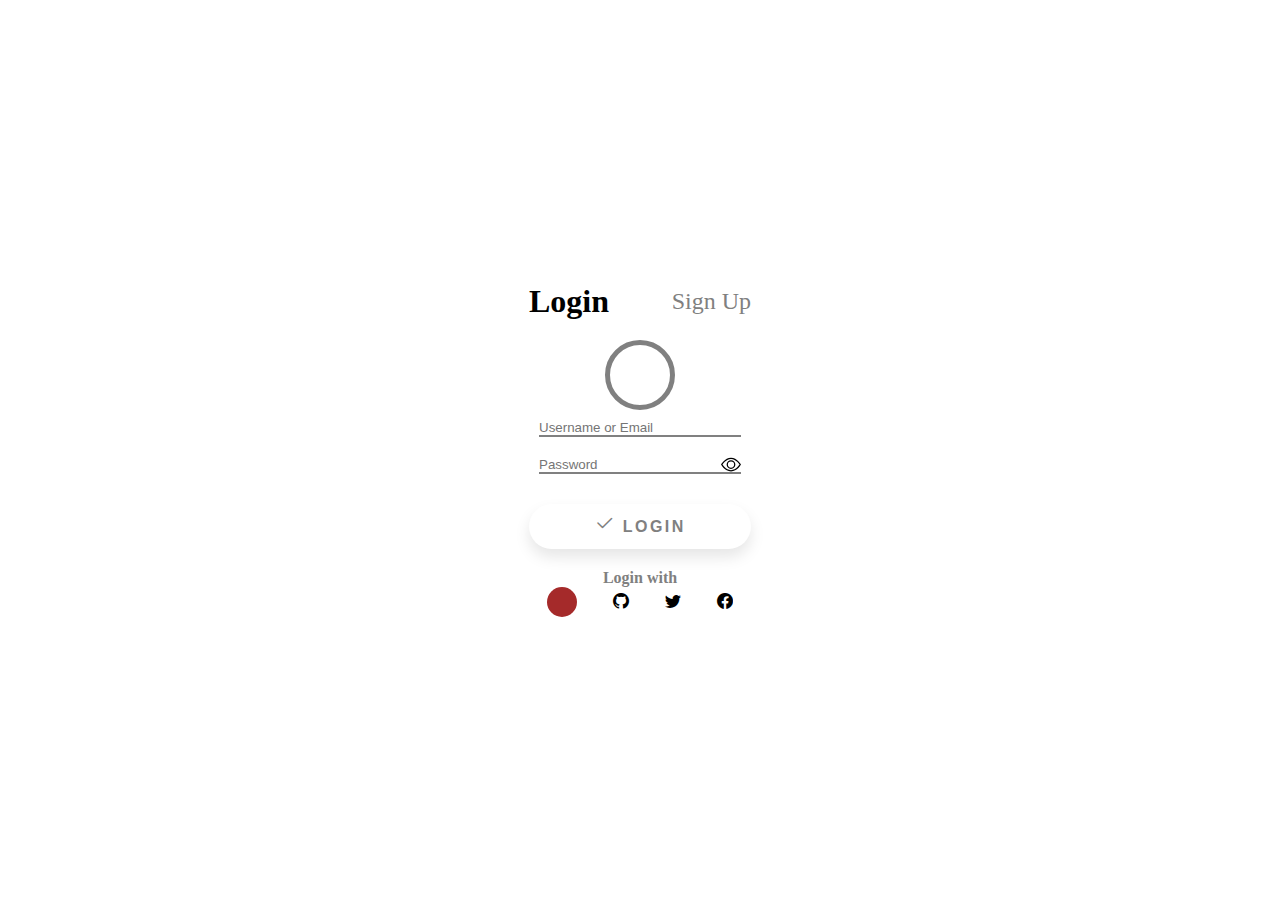
==== login.html @ 0ade7f4d "login" ====
<!DOCTYPE html>
<html lang="en">
<head>
    <meta charset="UTF-8">
    <meta http-equiv="X-UA-Compatible" content="IE=edge">
    <meta name="viewport" content="width=device-width, initial-scale=1.0">
    <title>Sign Up</title>
    <link rel="stylesheet" href="style.css">
    <link href="https://cdn.jsdelivr.net/npm/bootstrap@5.1.3/dist/css/bootstrap.min.css" rel="stylesheet" integrity="sha384-1BmE4kWBq78iYhFldvKuhfTAU6auU8tT94WrHftjDbrCEXSU1oBoqyl2QvZ6jIW3" crossorigin="anonymous">
    <link rel="stylesheet" href="https://cdn.jsdelivr.net/npm/bootstrap-icons@1.5.0/font/bootstrap-icons.css">
    <link rel="stylesheet" href="https://cdnjs.cloudflare.com/ajax/libs/font-awesome/6.1.1/css/all.min.css" integrity="sha512-KfkfwYDsLkIlwQp6LFnl8zNdLGxu9YAA1QvwINks4PhcElQSvqcyVLLD9aMhXd13uQjoXtEKNosOWaZqXgel0g==" crossorigin="anonymous" referrerpolicy="no-referrer" />
    <link href="https://cdnjs.cloudflare.com/ajax/libs/font-awesome/5.13.0/css/all.min.css" rel="stylesheet">
    <link rel="stylesheet" href="https://cdnjs.cloudflare.com/ajax/libs/font-awesome/6.0.0-beta2/css/all.min.css" integrity="sha512-YWzhKL2whUzgiheMoBFwW8CKV4qpHQAEuvilg9FAn5VJUDwKZZxkJNuGM4XkWuk94WCrrwslk8yWNGmY1EduTA==" crossorigin="anonymous" referrerpolicy="no-referrer" />
</head>
<body>
    <div class="container">
        <div class="wrapper">
            <div class="top">
                <h1>Login</h1>
                <h2>Sign Up</h2>
                
            </div>
            <div class="c">
                <div class="circle">
                    <i class="fa-solid fa-user fa-2x" style="color: grey;"></i>
                </div>
            </div>
            
            <div class="inputs">
                <input type="text" class="user" placeholder="Username or Email">
                <input type="password" name="" id="" class="pass" placeholder="Password">
            </div>
            <div class="wrap">
                <button class="button"><i class="bi bi-check2" style="font-size: 1.3rem; margin-right: 5px;margin-bottom: 5px; color: gray;"></i><h2>Login</h2></button>
            </div>
            <div class="terms"><h2>Login with</h2></div>
            <div class="social">
                <div class="google"> <i class="fa-brands fa-google-plus-g" style="color: white;"></i></div>
               
                <i class="bi bi-github"></i>
                <i class="bi bi-twitter"></i>
                <i class="bi bi-facebook"></i>
            </div>
        </div>
    </div>
    
</body>
</html>
---- style.css ----
*{
    margin: 0;
    padding: 0;

}
.container{
    height: 100vh;
    background-color: white;
    display: flex;
    align-items: center;
    justify-content: center;
}
.wrappper{
    width: 600px;
    background-color: whitesmoke;
    border-radius: 25px;
    height: 600px;
    display: flex;
    flex-direction: column;
}
.top{
    display: flex;
    align-items: center;
    justify-content: space-between;
    width: 100%;
}
.top h2{
    font-weight: 100;
    color: grey;
    margin-left: 20px;
    font-size: 1.5em;
    cursor: pointer;
}
.c{
    display: flex;
    align-items: center;
    justify-content: center;
    width: 100%;
}
.circle{
    width: 60px;
    height: 60px;
    border: 5px solid grey;
    border-radius: 100%;
    display: flex;
    align-items: center;
    justify-content: center;
    margin-top: 20px;
    
}
.inputs{
    display: flex;
    width: 100%;
    flex-direction: column;
}
.inputs input{
    margin: 10px;
    border: none;
    border-bottom: 2px solid grey;
    background-color: transparent;
    outline: none;
    font-weight: 300;
}
.inputs .pass,.rpass{
    padding-right: 25px;
    background: url(eye.svg) no-repeat right;
    background-size: 20px;
    cursor: pointer;
}

.wrap {
    height: 100%;
    margin-top: 20px;
    display: flex;
    align-items: center;
    justify-content: center;
  }
  
  .button {
    width: 100%;
    height: 45px;
    font-family: 'Roboto', sans-serif;
    font-size: 11px;
    text-transform: uppercase;
    letter-spacing: 2.5px;
    font-weight: 500;
    color: #000;
    background-color: #fff;
    border: none;
    border-radius: 45px;
    box-shadow: 0px 8px 15px rgba(0, 0, 0, 0.1);
    transition: all 0.3s ease 0s;
    cursor: pointer;
    outline: none;
    display: flex;
    align-items: center;
    justify-content: center;
    }
  
  .button:hover {
    background-color: #2EE59D;
    box-shadow: 0px 15px 20px rgba(46, 229, 157, 0.4);
    color: #fff;
    transform: translateY(-7px);
  }
  .button h2{
      font-size: medium;
      color: gray;
  }
  .terms{
      display: flex;
      align-items: center;
      justify-content: center;
      margin-top: 20px;
      color: gray;
  }
  .terms h2{
      font-size: medium;
      color: gray;
      text-decoration: none;
  }
  .social{
      display: flex;
      align-items: center;
      justify-content: space-around;
  }
  .social .google{
      height: 30px;
      width: 30px;
      border-radius: 50%;
      background-color: brown;
      display: flex;
      align-items: center;
      justify-content: center;
  }
  .social .github{
    height: 30px;
    width: 30px;
    border-radius: 50%;
    background-color: blue;
    display: flex;
    align-items: center;
    justify-content: center;
}
.social .twitter{
    height: 30px;
    width: 30px;
    border-radius: 50%;
    background-color: blue;
    display: flex;
    align-items: center;
    justify-content: center;
}
.social .fb{
    height: 30px;
    width: 30px;
    border-radius: 50%;
    background-color: blue;
    display: flex;
    align-items: center;
    justify-content: center;
}
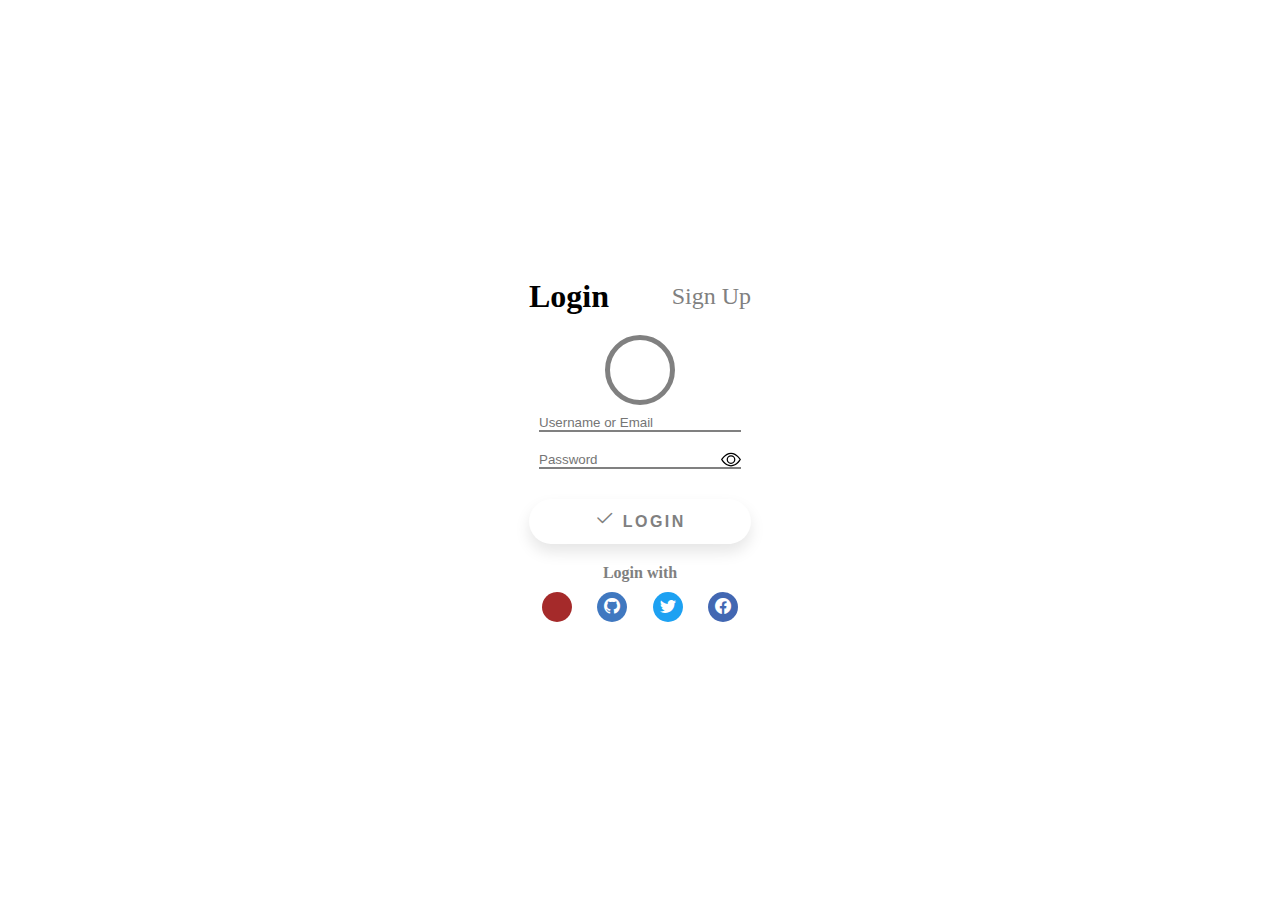
==== commit 77d5d5e6: "wrap up" ====
--- a/login.html
+++ b/login.html
@@ -17,7 +17,7 @@
         <div class="wrapper">
             <div class="top">
                 <h1>Login</h1>
-                <h2>Sign Up</h2>
+                <a href="index.html"><h2>Sign Up</h2></a>
                 
             </div>
             <div class="c">
@@ -36,10 +36,9 @@
             <div class="terms"><h2>Login with</h2></div>
             <div class="social">
                 <div class="google"> <i class="fa-brands fa-google-plus-g" style="color: white;"></i></div>
-               
-                <i class="bi bi-github"></i>
-                <i class="bi bi-twitter"></i>
-                <i class="bi bi-facebook"></i>
+                <div class="github"><i class="bi bi-github"style="color: white;"></i></div>
+                <div class="twitter"><i class="bi bi-twitter"style="color: white;"></i></div>
+                <div class="fb"><i class="bi bi-facebook"style="color: white;"></i></div>
             </div>
         </div>
     </div>
--- a/style.css
+++ b/style.css
@@ -30,6 +30,7 @@
     margin-left: 20px;
     font-size: 1.5em;
     cursor: pointer;
+    text-decoration: none;
 }
 .c{
     display: flex;
@@ -120,10 +121,12 @@
       text-decoration: none;
   }
   .social{
+      margin-top: 10px;
       display: flex;
       align-items: center;
       justify-content: space-around;
   }
+
   .social .google{
       height: 30px;
       width: 30px;
@@ -132,31 +135,39 @@
       display: flex;
       align-items: center;
       justify-content: center;
+      cursor: pointer;
   }
   .social .github{
     height: 30px;
     width: 30px;
     border-radius: 50%;
-    background-color: blue;
+    background-color: #4078c0;
     display: flex;
     align-items: center;
     justify-content: center;
+    cursor: pointer;
 }
 .social .twitter{
     height: 30px;
     width: 30px;
     border-radius: 50%;
-    background-color: blue;
+    background-color: #1DA1F2;
     display: flex;
     align-items: center;
     justify-content: center;
+    cursor: pointer;
 }
 .social .fb{
     height: 30px;
     width: 30px;
     border-radius: 50%;
-    background-color: blue;
+    background-color:#4267B2;
     display: flex;
     align-items: center;
     justify-content: center;
+    cursor: pointer;
+}
+a:link, a:hover, a:focus, a:active {
+    text-decoration: none;
+    color: inherit;
 }